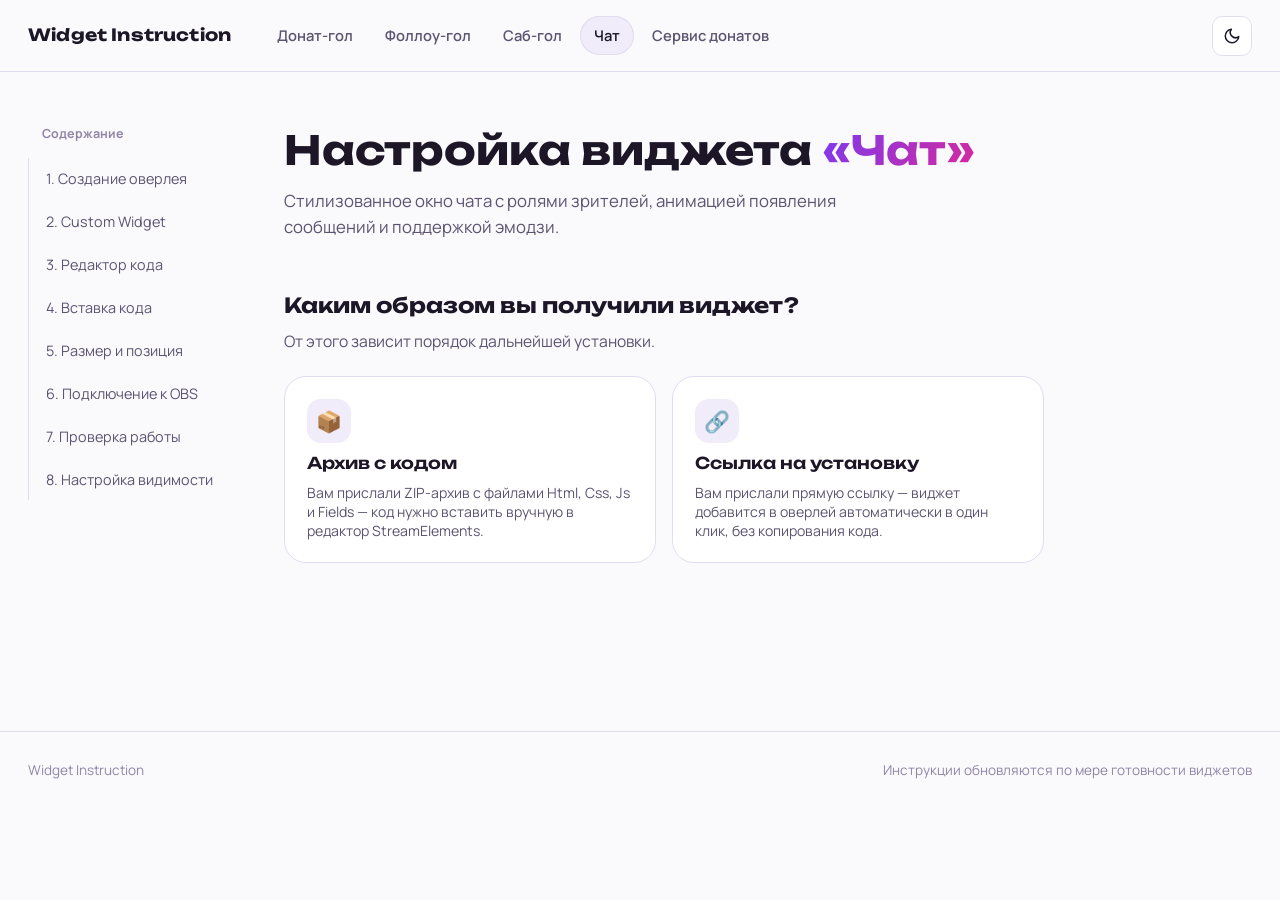
==== chat.html @ e82e6e10 "init" ====
<!DOCTYPE html>
<html lang="ru">
<head>
<meta charset="UTF-8">
<meta name="viewport" content="width=device-width, initial-scale=1.0">
<title>Чат — Widget Instruction</title>
<link rel="stylesheet" href="assets/style.css">
</head>
<body data-page="chat">

<header class="site-header">
  <div class="header-inner">
    <a href="index.html" class="logo">Widget Instruction</a>
    <nav class="main-nav" id="mainNav">
      <a href="donation-goal.html">Донат-гол</a>
      <a href="follow-goal.html">Фоллоу-гол</a>
      <a href="sub-goal.html">Саб-гол</a>
      <a href="chat.html" class="active">Чат</a>
      <a href="service.html">Сервис донатов</a>
    </nav>
    <div class="header-actions">
      <button class="icon-btn" id="themeToggle" aria-label="Переключить тему">
        <svg class="icon-sun" viewBox="0 0 24 24" fill="none" stroke="currentColor" stroke-width="2" stroke-linecap="round"><circle cx="12" cy="12" r="4"/><path d="M12 2v2M12 20v2M4.9 4.9l1.4 1.4M17.7 17.7l1.4 1.4M2 12h2M20 12h2M4.9 19.1l1.4-1.4M17.7 6.3l1.4-1.4"/></svg>
        <svg class="icon-moon" viewBox="0 0 24 24" fill="none" stroke="currentColor" stroke-width="2" stroke-linecap="round" stroke-linejoin="round"><path d="M21 12.8A9 9 0 1 1 11.2 3a7 7 0 0 0 9.8 9.8Z"/></svg>
      </button>
      <button class="icon-btn nav-toggle" id="navToggle" aria-label="Меню">
        <svg viewBox="0 0 24 24" fill="none" stroke="currentColor" stroke-width="2" stroke-linecap="round"><path d="M3 6h18M3 12h18M3 18h18"/></svg>
      </button>
    </div>
  </div>
</header>

<div class="page-layout">

  <aside class="sidebar" id="sidebar">
    <button class="icon-btn sidebar-close" id="sidebarClose" aria-label="Закрыть оглавление">
      <svg viewBox="0 0 24 24" fill="none" stroke="currentColor" stroke-width="2" stroke-linecap="round"><path d="M18 6 6 18M6 6l12 12"/></svg>
    </button>
    <p class="sidebar-title">Содержание</p>
    <nav class="toc">
      <a href="#step-1">1. Создание оверлея</a>
      <a href="#step-2">2. Custom Widget</a>
      <a href="#step-3">3. Редактор кода</a>
      <a href="#step-4">4. Вставка кода</a>
      <a href="#step-5">5. Размер и позиция</a>
      <a href="#step-6">6. Подключение к OBS</a>
      <a href="#step-7">7. Проверка работы</a>
      <a href="#step-8">8. Настройка видимости</a>
    </nav>
  </aside>
  <div class="sidebar-overlay" id="sidebarOverlay"></div>

  <main class="content">

    <div class="content-hero">
      <h1>Настройка виджета <span class="gradient-text">«Чат»</span></h1>
      <p class="lede">Стилизованное окно чата с ролями зрителей, анимацией появления сообщений и поддержкой эмодзи.</p>
    </div>

    <!-- Выбор способа -->
    <div class="method-select" id="methodSelect">
      <h2>Каким образом вы получили виджет?</h2>
      <p class="method-lede">От этого зависит порядок дальнейшей установки.</p>
      <div class="method-cards">
        <button class="method-card" data-method="archive">
          <span class="method-icon">📦</span>
          <h3>Архив с кодом</h3>
          <p>Вам прислали ZIP-архив с файлами Html, Css, Js и Fields — код нужно вставить вручную в редактор StreamElements.</p>
        </button>
        <button class="method-card" data-method="link">
          <span class="method-icon">🔗</span>
          <h3>Ссылка на установку</h3>
          <p>Вам прислали прямую ссылку — виджет добавится в оверлей автоматически в один клик, без копирования кода.</p>
        </button>
      </div>
    </div>

    <!-- Контент по выбранному способу -->
    <div class="method-content" id="methodContent" hidden>
      <button class="method-change" id="methodChange">
        <svg viewBox="0 0 24 24" width="14" height="14" fill="none" stroke="currentColor" stroke-width="2" stroke-linecap="round" stroke-linejoin="round"><path d="M19 12H5M11 18l-6-6 6-6"/></svg>
        Выбрать другой способ
      </button>

      <button class="toc-toggle" id="tocToggle">
        <svg viewBox="0 0 24 24" width="16" height="16" fill="none" stroke="currentColor" stroke-width="2" stroke-linecap="round"><path d="M3 6h18M3 12h18M3 18h18"/></svg>
        Оглавление шагов
      </button>

      <!-- ===== Способ 1: архив с кодом ===== -->
      <div class="flow" data-flow="archive">

        <section id="step-1" class="step">
          <div class="step-head">
            <span class="step-num">1</span>
            <h2>Создайте новый оверлей</h2>
          </div>
          <p>Откройте <code>streamelements.com/dashboard/overlays</code> и нажмите кнопку «New overlay» — вы попадёте на страницу редактора виджетов.</p>
          <div class="media-placeholder">
            <svg viewBox="0 0 24 24" fill="none" stroke="currentColor" stroke-width="1.5"><rect x="3" y="4" width="18" height="14" rx="2"/><path d="M3 9h18M8 4v5"/></svg>
            <span>Скриншот появится здесь</span>
          </div>
        </section>

        <section id="step-2" class="step">
          <div class="step-head">
            <span class="step-num">2</span>
            <h2>Добавьте Custom Widget</h2>
          </div>
          <p>В редакторе нажмите «Add widget» → раздел «Static/Custom» → «Custom widget». Задайте виджету понятное имя, чтобы не потерять его среди других.</p>
          <div class="media-placeholder">
            <svg viewBox="0 0 24 24" fill="none" stroke="currentColor" stroke-width="1.5"><rect x="3" y="4" width="18" height="14" rx="2"/><path d="M3 9h18M8 4v5"/></svg>
            <span>Скриншот появится здесь</span>
          </div>
        </section>

        <section id="step-3" class="step">
          <div class="step-head">
            <span class="step-num">3</span>
            <h2>Откройте редактор кода</h2>
          </div>
          <p>На панели виджета нажмите «OPEN EDITOR» — откроется окно с вкладками <code>HTML</code>, <code>CSS</code>, <code>JS</code>, <code>Fields</code>, куда нужно вставить код виджета.</p>
          <div class="media-placeholder">
            <svg viewBox="0 0 24 24" fill="none" stroke="currentColor" stroke-width="1.5"><rect x="3" y="4" width="18" height="14" rx="2"/><path d="M3 9h18M8 4v5"/></svg>
            <span>Скриншот появится здесь</span>
          </div>
        </section>

        <section id="step-4" class="step">
          <div class="step-head">
            <span class="step-num">4</span>
            <h2>Вставьте код по вкладкам</h2>
          </div>
          <p>Удалите код-заглушку на каждой вкладке и вставьте содержимое соответствующего файла из архива виджета: <code>Html</code>, <code>Css</code>, <code>Js</code> и <code>Fields</code>.</p>
          <p>После того как весь код перенесён, нажмите «DONE» в правом нижнем углу окна редактора.</p>
          <div class="media-placeholder">
            <svg viewBox="0 0 24 24" fill="none" stroke="currentColor" stroke-width="1.5"><rect x="3" y="4" width="18" height="14" rx="2"/><path d="M3 9h18M8 4v5"/></svg>
            <span>Скриншот появится здесь</span>
          </div>
        </section>

        <section id="step-5" class="step">
          <div class="step-head">
            <span class="step-num">5</span>
            <h2>Задайте размер и позицию</h2>
          </div>
          <p>В разделе «Position, size and style» укажите ширину и высоту виджета. Рекомендуем оставить ширину <code>1920px</code> и подбирать только высоту — чем она меньше, тем меньше сообщений помещается на экране.</p>
          <div class="media-placeholder">
            <svg viewBox="0 0 24 24" fill="none" stroke="currentColor" stroke-width="1.5"><rect x="3" y="4" width="18" height="14" rx="2"/><path d="M3 9h18M8 4v5"/></svg>
            <span>Скриншот появится здесь</span>
          </div>
          <div class="tip-box"><strong>Совет:</strong> когда размер вас устроит, не забудьте нажать «SAVE» в правом верхнем углу редактора.</div>
        </section>

        <section id="step-6" class="step">
          <div class="step-head">
            <span class="step-num">6</span>
            <h2>Подключите к OBS Studio</h2>
          </div>
          <p>Скопируйте ссылку виджета по иконке скрепки в правом верхнем углу редактора. В OBS создайте новый источник «Browser», вставьте ссылку и укажите разрешение <code>1920×1080</code>.</p>
          <div class="media-placeholder">
            <svg viewBox="0 0 24 24" fill="none" stroke="currentColor" stroke-width="1.5"><rect x="3" y="4" width="18" height="14" rx="2"/><path d="M3 9h18M8 4v5"/></svg>
            <span>Скриншот появится здесь</span>
          </div>
        </section>

        <section id="step-7" class="step">
          <div class="step-head">
            <span class="step-num">7</span>
            <h2>Проверьте работу</h2>
          </div>
          <p>Откройте вкладку «Test messages» в StreamElements и отправьте несколько тестовых сообщений разных ролей — стример, модератор, VIP, сабскрайбер, — чтобы увидеть, как виджет выглядит в OBS.</p>
          <div class="media-placeholder">
            <svg viewBox="0 0 24 24" fill="none" stroke="currentColor" stroke-width="1.5"><rect x="3" y="4" width="18" height="14" rx="2"/><path d="M3 9h18M8 4v5"/></svg>
            <span>Скриншот появится здесь</span>
          </div>
        </section>

        <section id="step-8" class="step">
          <div class="step-head">
            <span class="step-num">8</span>
            <h2>Настройте видимость сообщений</h2>
          </div>
          <p>Во вкладке «Message settings» задайте список игнорируемых пользователей (например, ботов) в поле «Ignored users» — их сообщения не будут появляться в чате.</p>
          <div class="tip-box"><strong>Совет:</strong> список указывается через запятую, например: <code>Streamelements Bot, Nightbot</code>.</div>
        </section>

      </div>

      <!-- ===== Способ 2: ссылка на установку ===== -->
      <div class="flow" data-flow="link" hidden>

        <section id="link-step-1" class="step">
          <div class="step-head">
            <span class="step-num">1</span>
            <h2>Откройте ссылку в браузере</h2>
          </div>
          <p>Перейдите по присланной вам ссылке, будучи авторизованным на <code>streamelements.com</code> под аккаунтом канала, куда хотите установить виджет.</p>
          <div class="media-placeholder">
            <svg viewBox="0 0 24 24" fill="none" stroke="currentColor" stroke-width="1.5"><rect x="3" y="4" width="18" height="14" rx="2"/><path d="M3 9h18M8 4v5"/></svg>
            <span>Скриншот появится здесь</span>
          </div>
        </section>

        <section id="link-step-2" class="step">
          <div class="step-head">
            <span class="step-num">2</span>
            <h2>Выберите оверлей и подтвердите установку</h2>
          </div>
          <p>StreamElements предложит выбрать, в какой оверлей добавить виджет (или создать новый), и покажет краткое превью. Нажмите «Install» / «Add to overlay».</p>
          <div class="media-placeholder">
            <svg viewBox="0 0 24 24" fill="none" stroke="currentColor" stroke-width="1.5"><rect x="3" y="4" width="18" height="14" rx="2"/><path d="M3 9h18M8 4v5"/></svg>
            <span>Скриншот появится здесь</span>
          </div>
          <div class="tip-box"><strong>Готово:</strong> весь код (Html/Css/Js/Fields) уже установлен автоматически — переносить его вручную не нужно.</div>
        </section>

        <section id="link-step-3" class="step">
          <div class="step-head">
            <span class="step-num">3</span>
            <h2>Задайте размер и позицию</h2>
          </div>
          <p>Откройте виджет в оверлее и в разделе «Position, size and style» укажите ширину и высоту. Рекомендуем ширину <code>1920px</code> и подбирать только высоту.</p>
          <div class="media-placeholder">
            <svg viewBox="0 0 24 24" fill="none" stroke="currentColor" stroke-width="1.5"><rect x="3" y="4" width="18" height="14" rx="2"/><path d="M3 9h18M8 4v5"/></svg>
            <span>Скриншот появится здесь</span>
          </div>
        </section>

        <section id="link-step-4" class="step">
          <div class="step-head">
            <span class="step-num">4</span>
            <h2>Подключите к OBS Studio</h2>
          </div>
          <p>Скопируйте ссылку виджета по иконке скрепки. В OBS создайте источник «Browser», вставьте ссылку, разрешение <code>1920×1080</code>.</p>
          <div class="media-placeholder">
            <svg viewBox="0 0 24 24" fill="none" stroke="currentColor" stroke-width="1.5"><rect x="3" y="4" width="18" height="14" rx="2"/><path d="M3 9h18M8 4v5"/></svg>
            <span>Скриншот появится здесь</span>
          </div>
        </section>

        <section id="link-step-5" class="step">
          <div class="step-head">
            <span class="step-num">5</span>
            <h2>Проверьте работу и настройте видимость</h2>
          </div>
          <p>Отправьте тестовые сообщения во вкладке «Test messages», затем при необходимости заполните список игнорируемых ботов в «Message settings».</p>
          <div class="tip-box"><strong>Совет:</strong> список игнорируемых указывается через запятую, например: <code>Streamelements Bot, Nightbot</code>.</div>
        </section>

      </div>

      <div class="page-footer-nav">
        <a href="donation-goal.html">Инструкция «Донат-гол»
          <svg viewBox="0 0 24 24" width="16" height="16" fill="none" stroke="currentColor" stroke-width="2" stroke-linecap="round" stroke-linejoin="round"><path d="M5 12h14M13 6l6 6-6 6"/></svg>
        </a>
      </div>

    </div>

  </main>
</div>

<footer class="site-footer">
  <div class="site-footer-inner">
    <span>Widget Instruction</span>
    <span>Инструкции обновляются по мере готовности виджетов</span>
  </div>
</footer>

<script src="assets/script.js"></script>
</body>
</html>
---- assets/style.css ----
@import url('https://fonts.googleapis.com/css2?family=Unbounded:wght@500;700;800&family=Manrope:wght@400;500;600;700&display=swap');

/* ===================== Tokens ===================== */
:root{
  --font-display: 'Unbounded', sans-serif;
  --font-body: 'Manrope', sans-serif;

  --accent-1: #9147ff;
  --accent-2: #ff4fd8;
  --accent-gradient: linear-gradient(120deg, var(--accent-1), var(--accent-2));

  --radius-s: 8px;
  --radius-m: 14px;
  --radius-l: 22px;

  --header-h: 72px;
  --sidebar-w: 260px;
  --content-max: 760px;

  --transition-fast: 160ms ease;
  --transition-med: 260ms ease;
}

[data-theme="dark"]{
  --bg: #0d0b14;
  --bg-raised: #15111f;
  --bg-raised-2: #1c1729;
  --border: #2a2338;
  --text: #f2eefc;
  --text-dim: #b3a8c9;
  --text-faint: #746a8c;
  --shadow: 0 20px 50px -20px rgba(145, 71, 255, 0.35);
  --glow: 0 0 0 1px rgba(145,71,255,0.18), 0 0 40px -12px rgba(255,79,216,0.35);
}

[data-theme="light"]{
  --bg: #faf9fc;
  --bg-raised: #ffffff;
  --bg-raised-2: #f1ecf9;
  --border: #e3dcf1;
  --text: #1c1626;
  --text-dim: #5c5470;
  --text-faint: #9186a6;
  --accent-1: #7c3aed;
  --accent-2: #d6299e;
  --shadow: 0 20px 40px -24px rgba(124, 58, 237, 0.25);
  --glow: 0 0 0 1px rgba(124,58,237,0.12), 0 0 30px -14px rgba(214,41,158,0.25);
}

*{ box-sizing: border-box; }
html{ scroll-behavior: smooth; }

body{
  margin: 0;
  background: var(--bg);
  color: var(--text);
  font-family: var(--font-body);
  font-size: 16px;
  line-height: 1.6;
  -webkit-font-smoothing: antialiased;
  transition: background var(--transition-med), color var(--transition-med);
}

a{ color: inherit; text-decoration: none; }

::selection{ background: var(--accent-2); color: white; }

:focus-visible{
  outline: 2px solid var(--accent-2);
  outline-offset: 2px;
  border-radius: 4px;
}

@media (prefers-reduced-motion: reduce){
  *{ animation-duration: 0.001ms !important; transition-duration: 0.001ms !important; }
}

.gradient-text{
  background: var(--accent-gradient);
  -webkit-background-clip: text;
  background-clip: text;
  color: transparent;
}

/* ===================== Header ===================== */
.site-header{
  position: sticky;
  top: 0;
  z-index: 50;
  height: var(--header-h);
  display: flex;
  align-items: center;
  background: color-mix(in srgb, var(--bg) 88%, transparent);
  backdrop-filter: blur(14px);
  border-bottom: 1px solid var(--border);
}

.header-inner{
  width: 100%;
  max-width: 1280px;
  margin: 0 auto;
  padding: 0 28px;
  display: flex;
  align-items: center;
  gap: 32px;
}

.logo{
  font-family: var(--font-display);
  font-weight: 700;
  font-size: 1.05rem;
  letter-spacing: 0.01em;
  white-space: nowrap;
  flex-shrink: 0;
}

.main-nav{
  display: flex;
  align-items: center;
  gap: 4px;
  flex: 1;
}

.main-nav a{
  padding: 8px 14px;
  border-radius: 999px;
  font-size: 0.92rem;
  font-weight: 600;
  color: var(--text-dim);
  transition: color var(--transition-fast), background var(--transition-fast);
  white-space: nowrap;
}

.main-nav a:hover{ color: var(--text); background: var(--bg-raised-2); }

.main-nav a.active{
  color: var(--text);
  background: var(--bg-raised-2);
  box-shadow: inset 0 0 0 1px var(--border);
}

.header-actions{
  display: flex;
  align-items: center;
  gap: 8px;
  flex-shrink: 0;
}

.icon-btn{
  width: 40px;
  height: 40px;
  display: grid;
  place-items: center;
  border-radius: 10px;
  border: 1px solid var(--border);
  background: var(--bg-raised);
  color: var(--text);
  cursor: pointer;
  transition: border-color var(--transition-fast), transform var(--transition-fast);
}

.icon-btn:hover{ border-color: var(--accent-1); }
.icon-btn:active{ transform: scale(0.94); }

.icon-btn svg{ width: 18px; height: 18px; }

[data-theme="dark"] .icon-sun{ display: block; }
[data-theme="dark"] .icon-moon{ display: none; }
[data-theme="light"] .icon-sun{ display: none; }
[data-theme="light"] .icon-moon{ display: block; }

.nav-toggle{ display: none; }

/* ===================== Homepage ===================== */
.hero{
  max-width: 1280px;
  margin: 0 auto;
  padding: 88px 28px 56px;
}

.hero-eyebrow{
  display: inline-flex;
  align-items: center;
  gap: 8px;
  padding: 6px 14px;
  border-radius: 999px;
  border: 1px solid var(--border);
  background: var(--bg-raised);
  font-size: 0.82rem;
  color: var(--text-dim);
  margin-bottom: 24px;
}

.hero-eyebrow .dot{
  width: 7px; height: 7px; border-radius: 50%;
  background: var(--accent-gradient);
}

.hero h1{
  font-family: var(--font-display);
  font-size: clamp(2.2rem, 5vw, 3.6rem);
  line-height: 1.08;
  font-weight: 700;
  max-width: 16ch;
  margin: 0 0 20px;
}

.hero p{
  max-width: 56ch;
  color: var(--text-dim);
  font-size: 1.08rem;
  margin: 0;
}

.widget-grid{
  max-width: 1280px;
  margin: 0 auto;
  padding: 0 28px 100px;
  display: grid;
  grid-template-columns: repeat(2, 1fr);
  gap: 20px;
}

.widget-card{
  position: relative;
  display: flex;
  flex-direction: column;
  gap: 18px;
  padding: 30px;
  border-radius: var(--radius-l);
  background: var(--bg-raised);
  border: 1px solid var(--border);
  overflow: hidden;
  transition: border-color var(--transition-med), transform var(--transition-med);
}

.widget-card::before{
  content: "";
  position: absolute;
  inset: 0 auto 0 0;
  width: 4px;
  background: var(--accent-gradient);
  opacity: 0.85;
}

.widget-card:hover{
  border-color: color-mix(in srgb, var(--accent-1) 45%, var(--border));
  transform: translateY(-2px);
}

.widget-card-top{
  display: flex;
  align-items: flex-start;
  justify-content: space-between;
  gap: 16px;
}

.widget-icon{
  width: 52px;
  height: 52px;
  display: grid;
  place-items: center;
  border-radius: var(--radius-m);
  background: var(--bg-raised-2);
  font-size: 1.5rem;
  flex-shrink: 0;
}

.status-badge{
  font-size: 0.74rem;
  font-weight: 700;
  padding: 5px 11px;
  border-radius: 999px;
  white-space: nowrap;
  letter-spacing: 0.02em;
}

.status-badge.ready{
  color: #23c98b;
  background: rgba(35, 201, 139, 0.14);
}

.status-badge.soon{
  color: var(--text-faint);
  background: var(--bg-raised-2);
}

.widget-card h2{
  font-family: var(--font-display);
  font-size: 1.2rem;
  font-weight: 600;
  margin: 0;
}

.widget-card p{
  color: var(--text-dim);
  font-size: 0.95rem;
  margin: 0;
  flex: 1;
}

.widget-card-link{
  display: inline-flex;
  align-items: center;
  gap: 8px;
  font-weight: 700;
  font-size: 0.92rem;
  color: var(--text);
}

.widget-card-link svg{
  width: 16px; height: 16px;
  transition: transform var(--transition-fast);
}

.widget-card:hover .widget-card-link svg{ transform: translateX(3px); }

/* ===================== Instruction page layout ===================== */
.page-layout{
  max-width: 1280px;
  margin: 0 auto;
  padding: 0 28px;
  display: grid;
  grid-template-columns: var(--sidebar-w) minmax(0, 1fr);
  gap: 56px;
  align-items: start;
}

.sidebar{
  position: sticky;
  top: calc(var(--header-h) + 28px);
  padding: 24px 0 40px;
}

.sidebar-title{
  font-size: 0.78rem;
  font-weight: 700;
  color: var(--text-faint);
  margin: 0 0 14px;
  padding-left: 14px;
}

.toc{
  display: flex;
  flex-direction: column;
  gap: 2px;
  border-left: 1px solid var(--border);
}

.toc a{
  padding: 9px 16px;
  font-size: 0.9rem;
  color: var(--text-dim);
  border-left: 2px solid transparent;
  margin-left: -1px;
  transition: color var(--transition-fast), border-color var(--transition-fast);
}

.toc a:hover{ color: var(--text); }

.toc a.active{
  color: var(--text);
  border-left-color: var(--accent-2);
  font-weight: 600;
}

.sidebar-close{ display: none; }

.content{
  max-width: var(--content-max);
  padding: 56px 0 120px;
  min-width: 0;
}

.content-hero{
  margin-bottom: 48px;
}

.content-hero h1{
  font-family: var(--font-display);
  font-size: clamp(1.8rem, 3.6vw, 2.5rem);
  line-height: 1.14;
  margin: 0 0 14px;
}

.content-hero .lede{
  color: var(--text-dim);
  font-size: 1.05rem;
  max-width: 58ch;
  margin: 0;
}

.toc-toggle{
  display: none;
  align-items: center;
  gap: 8px;
  margin-bottom: 32px;
  padding: 10px 16px;
  border-radius: 999px;
  border: 1px solid var(--border);
  background: var(--bg-raised);
  color: var(--text);
  font-size: 0.9rem;
  font-weight: 600;
  cursor: pointer;
}

.step{
  padding: 36px 0;
  border-top: 1px solid var(--border);
  scroll-margin-top: calc(var(--header-h) + 20px);
}

.step:first-of-type{ border-top: none; padding-top: 0; }

.step-head{
  display: flex;
  align-items: center;
  gap: 14px;
  margin-bottom: 14px;
}

.step-num{
  flex-shrink: 0;
  width: 34px;
  height: 34px;
  display: grid;
  place-items: center;
  border-radius: 10px;
  background: var(--accent-gradient);
  color: white;
  font-family: var(--font-display);
  font-weight: 700;
  font-size: 0.95rem;
}

.step-head h2{
  font-family: var(--font-display);
  font-size: 1.15rem;
  font-weight: 600;
  margin: 0;
}

.step p{
  color: var(--text-dim);
  margin: 0 0 14px;
}

.step p:last-child{ margin-bottom: 0; }

.step ul{
  color: var(--text-dim);
  margin: 0 0 14px;
  padding-left: 20px;
}

.step li{ margin-bottom: 6px; }

.step code{
  font-family: ui-monospace, "SF Mono", Consolas, monospace;
  font-size: 0.86em;
  background: var(--bg-raised-2);
  border: 1px solid var(--border);
  padding: 2px 6px;
  border-radius: 6px;
}

.media-placeholder{
  margin-top: 18px;
  border: 1px dashed var(--border);
  border-radius: var(--radius-m);
  background: var(--bg-raised);
  aspect-ratio: 16 / 8;
  display: flex;
  flex-direction: column;
  align-items: center;
  justify-content: center;
  gap: 8px;
  color: var(--text-faint);
}

.media-placeholder svg{ width: 30px; height: 30px; opacity: 0.6; }
.media-placeholder span{ font-size: 0.85rem; }

.tip-box{
  margin-top: 32px;
  padding: 18px 20px;
  border-radius: var(--radius-m);
  background: var(--bg-raised);
  border: 1px solid var(--border);
  border-left: 3px solid var(--accent-2);
  color: var(--text-dim);
  font-size: 0.95rem;
}

.tip-box strong{ color: var(--text); }

.page-footer-nav{
  margin-top: 56px;
  padding-top: 28px;
  border-top: 1px solid var(--border);
  display: flex;
  justify-content: flex-end;
}

.page-footer-nav a{
  display: inline-flex;
  align-items: center;
  gap: 8px;
  padding: 12px 20px;
  border-radius: 999px;
  background: var(--accent-gradient);
  color: white;
  font-weight: 700;
  font-size: 0.92rem;
}

/* ===================== Placeholder ("coming soon") page ===================== */
.coming-soon{
  max-width: var(--content-max);
  padding: 80px 0 140px;
  display: flex;
  flex-direction: column;
  align-items: flex-start;
  gap: 18px;
}

.coming-soon .badge-icon{
  width: 56px; height: 56px;
  display: grid; place-items: center;
  border-radius: var(--radius-m);
  background: var(--bg-raised-2);
  font-size: 1.6rem;
  margin-bottom: 8px;
}

.coming-soon h1{
  font-family: var(--font-display);
  font-size: clamp(1.7rem, 3.4vw, 2.3rem);
  margin: 0;
}

.coming-soon p{
  color: var(--text-dim);
  font-size: 1.02rem;
  max-width: 52ch;
  margin: 0;
}

.coming-soon .back-link{
  margin-top: 14px;
  display: inline-flex;
  align-items: center;
  gap: 8px;
  font-weight: 700;
  color: var(--accent-1);
}

/* ===================== Footer ===================== */
.site-footer{
  border-top: 1px solid var(--border);
  padding: 28px;
}

.site-footer-inner{
  max-width: 1280px;
  margin: 0 auto;
  display: flex;
  justify-content: space-between;
  gap: 12px;
  color: var(--text-faint);
  font-size: 0.85rem;
}

/* ===================== Responsive ===================== */

/* Small laptops */
@media (max-width: 1280px){
  .page-layout{ gap: 36px; grid-template-columns: 220px minmax(0,1fr); }
  .widget-grid{ grid-template-columns: repeat(2, 1fr); }
}

@media (max-width: 1100px){
  :root{ --sidebar-w: 200px; }
  .hero{ padding-top: 72px; }
}

/* Tablet: sidebar becomes off-canvas */
@media (max-width: 900px){
  .header-inner{ gap: 12px; }
  .main-nav{
    position: fixed;
    top: var(--header-h);
    left: 0; right: 0;
    background: var(--bg);
    border-bottom: 1px solid var(--border);
    flex-direction: column;
    align-items: stretch;
    padding: 10px 20px 18px;
    gap: 2px;
    transform: translateY(-8px);
    opacity: 0;
    pointer-events: none;
    transition: opacity var(--transition-fast), transform var(--transition-fast);
  }
  .main-nav.open{
    opacity: 1;
    transform: translateY(0);
    pointer-events: auto;
  }
  .main-nav a{ padding: 12px 14px; }
  .nav-toggle{ display: grid; }

  .page-layout{ grid-template-columns: 1fr; }
  .sidebar{
    position: fixed;
    top: 0; bottom: 0; left: 0;
    width: min(300px, 84vw);
    background: var(--bg-raised);
    border-right: 1px solid var(--border);
    padding: 20px;
    transform: translateX(-100%);
    transition: transform var(--transition-med);
    z-index: 60;
    overflow-y: auto;
  }
  .sidebar.open{ transform: translateX(0); }
  .sidebar-title{ padding-left: 2px; margin-top: 44px; }
  .toc{ border-left: none; }
  .toc a{ margin-left: 0; padding-left: 14px; }
  .sidebar-close{
    display: grid;
    position: absolute;
    top: 16px; right: 16px;
  }
  .toc-toggle{ display: inline-flex; }

  .widget-grid{ grid-template-columns: 1fr; }
  .hero{ padding: 64px 24px 44px; }
}

.sidebar-overlay{
  display: none;
  position: fixed; inset: 0;
  background: rgba(0,0,0,0.45);
  z-index: 55;
}

.sidebar-overlay.open{ display: block; }

/* Small screens */
@media (max-width: 560px){
  .header-inner{ padding: 0 16px; }
  .hero{ padding: 52px 16px 36px; }
  .widget-grid{ padding: 0 16px 72px; }
  .page-layout{ padding: 0 16px; }
  .content{ padding: 40px 0 80px; }
  .widget-card{ padding: 22px; }
  .site-footer-inner{ flex-direction: column; text-align: left; }
}

/* ===================== Method select ===================== */
.method-select{
  max-width: var(--content-max);
  margin-bottom: 48px;
}

.method-select h2{
  font-family: var(--font-display);
  font-size: 1.3rem;
  margin: 0 0 6px;
}

.method-select .method-lede{
  color: var(--text-dim);
  font-size: 0.98rem;
  margin: 0 0 22px;
}

.method-cards{
  display: grid;
  grid-template-columns: 1fr 1fr;
  gap: 16px;
}

.method-card{
  display: flex;
  flex-direction: column;
  align-items: flex-start;
  gap: 10px;
  padding: 22px;
  border-radius: var(--radius-l);
  background: var(--bg-raised);
  border: 1px solid var(--border);
  cursor: pointer;
  text-align: left;
  font-family: var(--font-body);
  transition: border-color var(--transition-med), transform var(--transition-med);
}

.method-card:hover{
  border-color: color-mix(in srgb, var(--accent-1) 45%, var(--border));
  transform: translateY(-2px);
}

.method-card .method-icon{
  width: 44px; height: 44px;
  display: grid; place-items: center;
  border-radius: var(--radius-m);
  background: var(--bg-raised-2);
  font-size: 1.3rem;
}

.method-card h3{
  font-family: var(--font-display);
  font-size: 1.02rem;
  font-weight: 600;
  margin: 0;
  color: var(--text);
}

.method-card p{
  color: var(--text-dim);
  font-size: 0.88rem;
  margin: 0;
}

.method-content[hidden]{ display: none; }

.method-change{
  display: inline-flex;
  align-items: center;
  gap: 6px;
  margin-bottom: 28px;
  padding: 8px 14px;
  border-radius: 999px;
  border: 1px solid var(--border);
  background: var(--bg-raised);
  color: var(--text-dim);
  font-size: 0.85rem;
  font-weight: 600;
  cursor: pointer;
}

.method-change:hover{ color: var(--text); border-color: var(--accent-1); }

.flow[hidden]{ display: none; }

@media (max-width: 560px){
  .method-cards{ grid-template-columns: 1fr; }
}

.media-shot{
  margin: 18px 0 0;
}
.media-shot img{
  display: block;
  width: 100%;
  height: auto;
  border-radius: 12px;
  border: 1px solid var(--border, rgba(255,255,255,.1));
}
.media-shot figcaption{
  margin-top: 8px;
  font-size: 13px;
  color: var(--muted, #8d93a7);
}

.link{
  color: #ff4fd8;
}
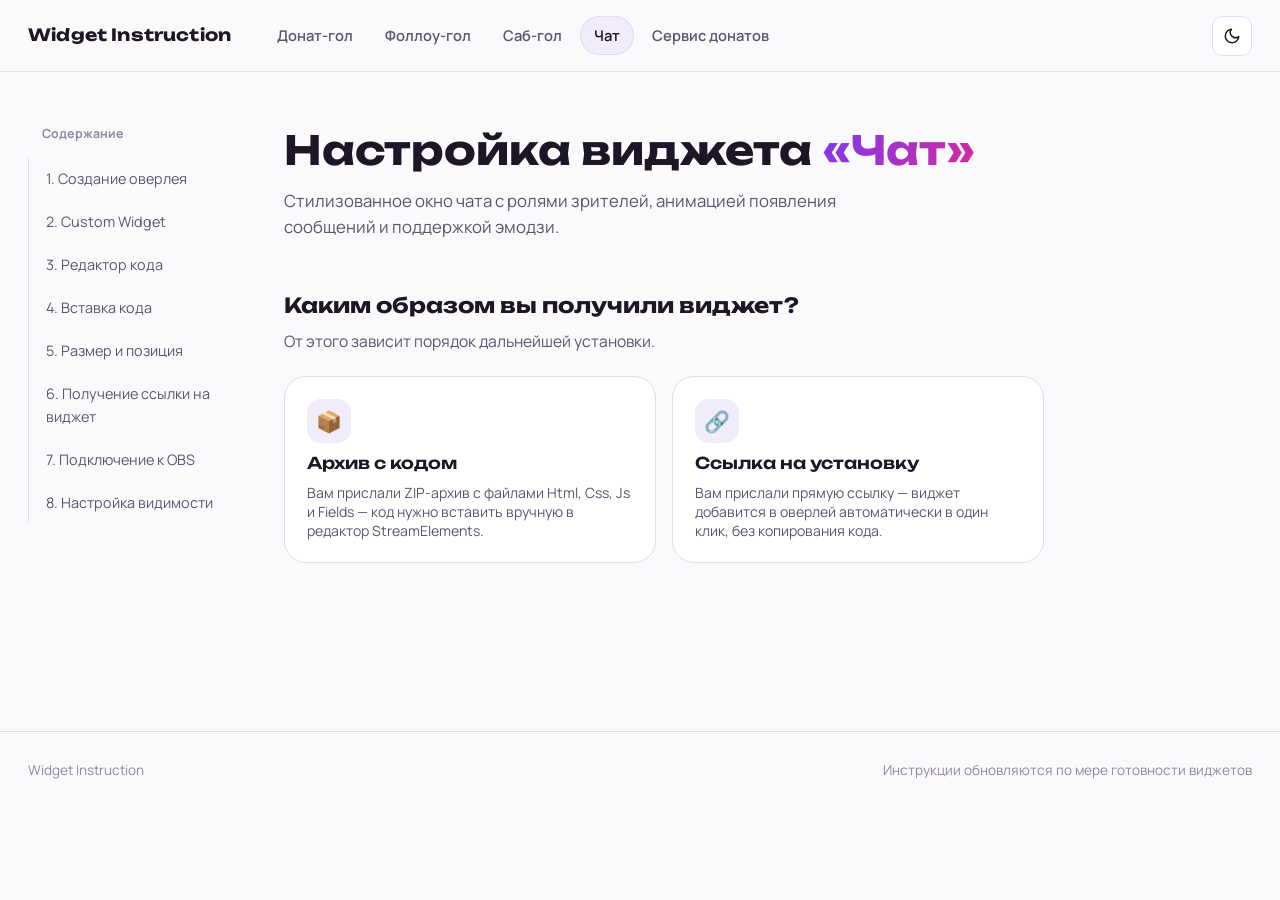
==== commit 5cf9677b: "add new images to chat" ====
--- a/chat.html
+++ b/chat.html
@@ -43,8 +43,8 @@
       <a href="#step-3">3. Редактор кода</a>
       <a href="#step-4">4. Вставка кода</a>
       <a href="#step-5">5. Размер и позиция</a>
-      <a href="#step-6">6. Подключение к OBS</a>
-      <a href="#step-7">7. Проверка работы</a>
+      <a href="#step-6">6. Получение ссылки на виджет</a>
+      <a href="#step-7">7. Подключение к OBS</a>
       <a href="#step-8">8. Настройка видимости</a>
     </nav>
   </aside>
@@ -95,11 +95,10 @@
             <span class="step-num">1</span>
             <h2>Создайте новый оверлей</h2>
           </div>
-          <p>Откройте <code>streamelements.com/dashboard/overlays</code> и нажмите кнопку «New overlay» — вы попадёте на страницу редактора виджетов.</p>
-          <div class="media-placeholder">
-            <svg viewBox="0 0 24 24" fill="none" stroke="currentColor" stroke-width="1.5"><rect x="3" y="4" width="18" height="14" rx="2"/><path d="M3 9h18M8 4v5"/></svg>
-            <span>Скриншот появится здесь</span>
-          </div>
+          <p>Откройте <code><a href="https://streamelements.com/dashboard/overlays" class="link" target="_blank">streamelements.com/dashboard/overlays</a></code> и нажмите кнопку «New overlay» — вы попадёте на страницу редактора виджетов.</p>
+          <figure class="media-shot">
+            <img src="img/chat/create-overlay.png" alt="Главная страница сервиса с кнопкой входа через DonationAlerts" width="1600" height="900" loading="lazy">
+          </figure>
         </section>
 
         <section id="step-2" class="step">
@@ -108,10 +107,9 @@
             <h2>Добавьте Custom Widget</h2>
           </div>
           <p>В редакторе нажмите «Add widget» → раздел «Static/Custom» → «Custom widget». Задайте виджету понятное имя, чтобы не потерять его среди других.</p>
-          <div class="media-placeholder">
-            <svg viewBox="0 0 24 24" fill="none" stroke="currentColor" stroke-width="1.5"><rect x="3" y="4" width="18" height="14" rx="2"/><path d="M3 9h18M8 4v5"/></svg>
-            <span>Скриншот появится здесь</span>
-          </div>
+          <figure class="media-shot">
+            <img src="img/chat/create-widget.png" alt="Главная страница сервиса с кнопкой входа через DonationAlerts" width="1600" height="900" loading="lazy">
+          </figure>
         </section>
 
         <section id="step-3" class="step">
@@ -120,10 +118,9 @@
             <h2>Откройте редактор кода</h2>
           </div>
           <p>На панели виджета нажмите «OPEN EDITOR» — откроется окно с вкладками <code>HTML</code>, <code>CSS</code>, <code>JS</code>, <code>Fields</code>, куда нужно вставить код виджета.</p>
-          <div class="media-placeholder">
-            <svg viewBox="0 0 24 24" fill="none" stroke="currentColor" stroke-width="1.5"><rect x="3" y="4" width="18" height="14" rx="2"/><path d="M3 9h18M8 4v5"/></svg>
-            <span>Скриншот появится здесь</span>
-          </div>
+          <figure class="media-shot">
+            <img src="img/chat/open-editor.png" alt="Главная страница сервиса с кнопкой входа через DonationAlerts" width="1600" height="900" loading="lazy">
+          </figure>
         </section>
 
         <section id="step-4" class="step">
@@ -133,10 +130,9 @@
           </div>
           <p>Удалите код-заглушку на каждой вкладке и вставьте содержимое соответствующего файла из архива виджета: <code>Html</code>, <code>Css</code>, <code>Js</code> и <code>Fields</code>.</p>
           <p>После того как весь код перенесён, нажмите «DONE» в правом нижнем углу окна редактора.</p>
-          <div class="media-placeholder">
-            <svg viewBox="0 0 24 24" fill="none" stroke="currentColor" stroke-width="1.5"><rect x="3" y="4" width="18" height="14" rx="2"/><path d="M3 9h18M8 4v5"/></svg>
-            <span>Скриншот появится здесь</span>
-          </div>
+          <figure class="media-shot">
+            <img src="img/chat/save-editor.png" alt="Главная страница сервиса с кнопкой входа через DonationAlerts" width="1600" height="900" loading="lazy">
+          </figure>
         </section>
 
         <section id="step-5" class="step">
@@ -145,44 +141,43 @@
             <h2>Задайте размер и позицию</h2>
           </div>
           <p>В разделе «Position, size and style» укажите ширину и высоту виджета. Рекомендуем оставить ширину <code>1920px</code> и подбирать только высоту — чем она меньше, тем меньше сообщений помещается на экране.</p>
-          <div class="media-placeholder">
-            <svg viewBox="0 0 24 24" fill="none" stroke="currentColor" stroke-width="1.5"><rect x="3" y="4" width="18" height="14" rx="2"/><path d="M3 9h18M8 4v5"/></svg>
-            <span>Скриншот появится здесь</span>
-          </div>
-          <div class="tip-box"><strong>Совет:</strong> когда размер вас устроит, не забудьте нажать «SAVE» в правом верхнем углу редактора.</div>
+          <figure class="media-shot">
+            <img src="img/chat/size.png" alt="Главная страница сервиса с кнопкой входа через DonationAlerts" width="1600" height="900" loading="lazy">
+          </figure>
+          <div class="tip-box"><strong>Совет:</strong> после выполнения каких-либо действий над виджетом - не забывайте нажимать «SAVE» в правом верхнем углу</div>
         </section>
 
         <section id="step-6" class="step">
           <div class="step-head">
             <span class="step-num">6</span>
+            <h2>Скопируйте ссылку на виджет</h2>
+          </div>
+          <p>Скопируйте ссылку виджета по иконке скрепки в правом верхнем углу редактора.</p>
+          <figure class="media-shot">
+            <img src="img/chat/copy-link.png" alt="Главная страница сервиса с кнопкой входа через DonationAlerts" width="1600" height="900" loading="lazy">
+          </figure>
+        </section>
+
+        <section id="step-7" class="step">
+          <div class="step-head">
+            <span class="step-num">7</span>
             <h2>Подключите к OBS Studio</h2>
           </div>
-          <p>Скопируйте ссылку виджета по иконке скрепки в правом верхнем углу редактора. В OBS создайте новый источник «Browser», вставьте ссылку и укажите разрешение <code>1920×1080</code>.</p>
-          <div class="media-placeholder">
-            <svg viewBox="0 0 24 24" fill="none" stroke="currentColor" stroke-width="1.5"><rect x="3" y="4" width="18" height="14" rx="2"/><path d="M3 9h18M8 4v5"/></svg>
-            <span>Скриншот появится здесь</span>
-          </div>
-        </section>
-
-        <section id="step-7" class="step">
-          <div class="step-head">
-            <span class="step-num">7</span>
-            <h2>Проверьте работу</h2>
-          </div>
-          <p>Откройте вкладку «Test messages» в StreamElements и отправьте несколько тестовых сообщений разных ролей — стример, модератор, VIP, сабскрайбер, — чтобы увидеть, как виджет выглядит в OBS.</p>
-          <div class="media-placeholder">
-            <svg viewBox="0 0 24 24" fill="none" stroke="currentColor" stroke-width="1.5"><rect x="3" y="4" width="18" height="14" rx="2"/><path d="M3 9h18M8 4v5"/></svg>
-            <span>Скриншот появится здесь</span>
-          </div>
+          <p>В OBS создайте новый источник «Browser», вставьте ссылку и укажите разрешение <code>1920×1080</code>.</p>
+          <figure class="media-shot">
+            <img src="img/chat/obs.png" alt="Главная страница сервиса с кнопкой входа через DonationAlerts" width="1600" height="900" loading="lazy">
+          </figure>
         </section>
 
         <section id="step-8" class="step">
           <div class="step-head">
             <span class="step-num">8</span>
-            <h2>Настройте видимость сообщений</h2>
-          </div>
-          <p>Во вкладке «Message settings» задайте список игнорируемых пользователей (например, ботов) в поле «Ignored users» — их сообщения не будут появляться в чате.</p>
-          <div class="tip-box"><strong>Совет:</strong> список указывается через запятую, например: <code>Streamelements Bot, Nightbot</code>.</div>
+            <h2>Настройте чат под себя</h2>
+          </div>
+          <p>Во вкладке «Settings» можете настроить анимации чата и его поведение</p>
+          <figure class="media-shot">
+            <img src="img/chat/settings.png" alt="Главная страница сервиса с кнопкой входа через DonationAlerts" width="1600" height="900" loading="lazy">
+          </figure>
         </section>
 
       </div>
